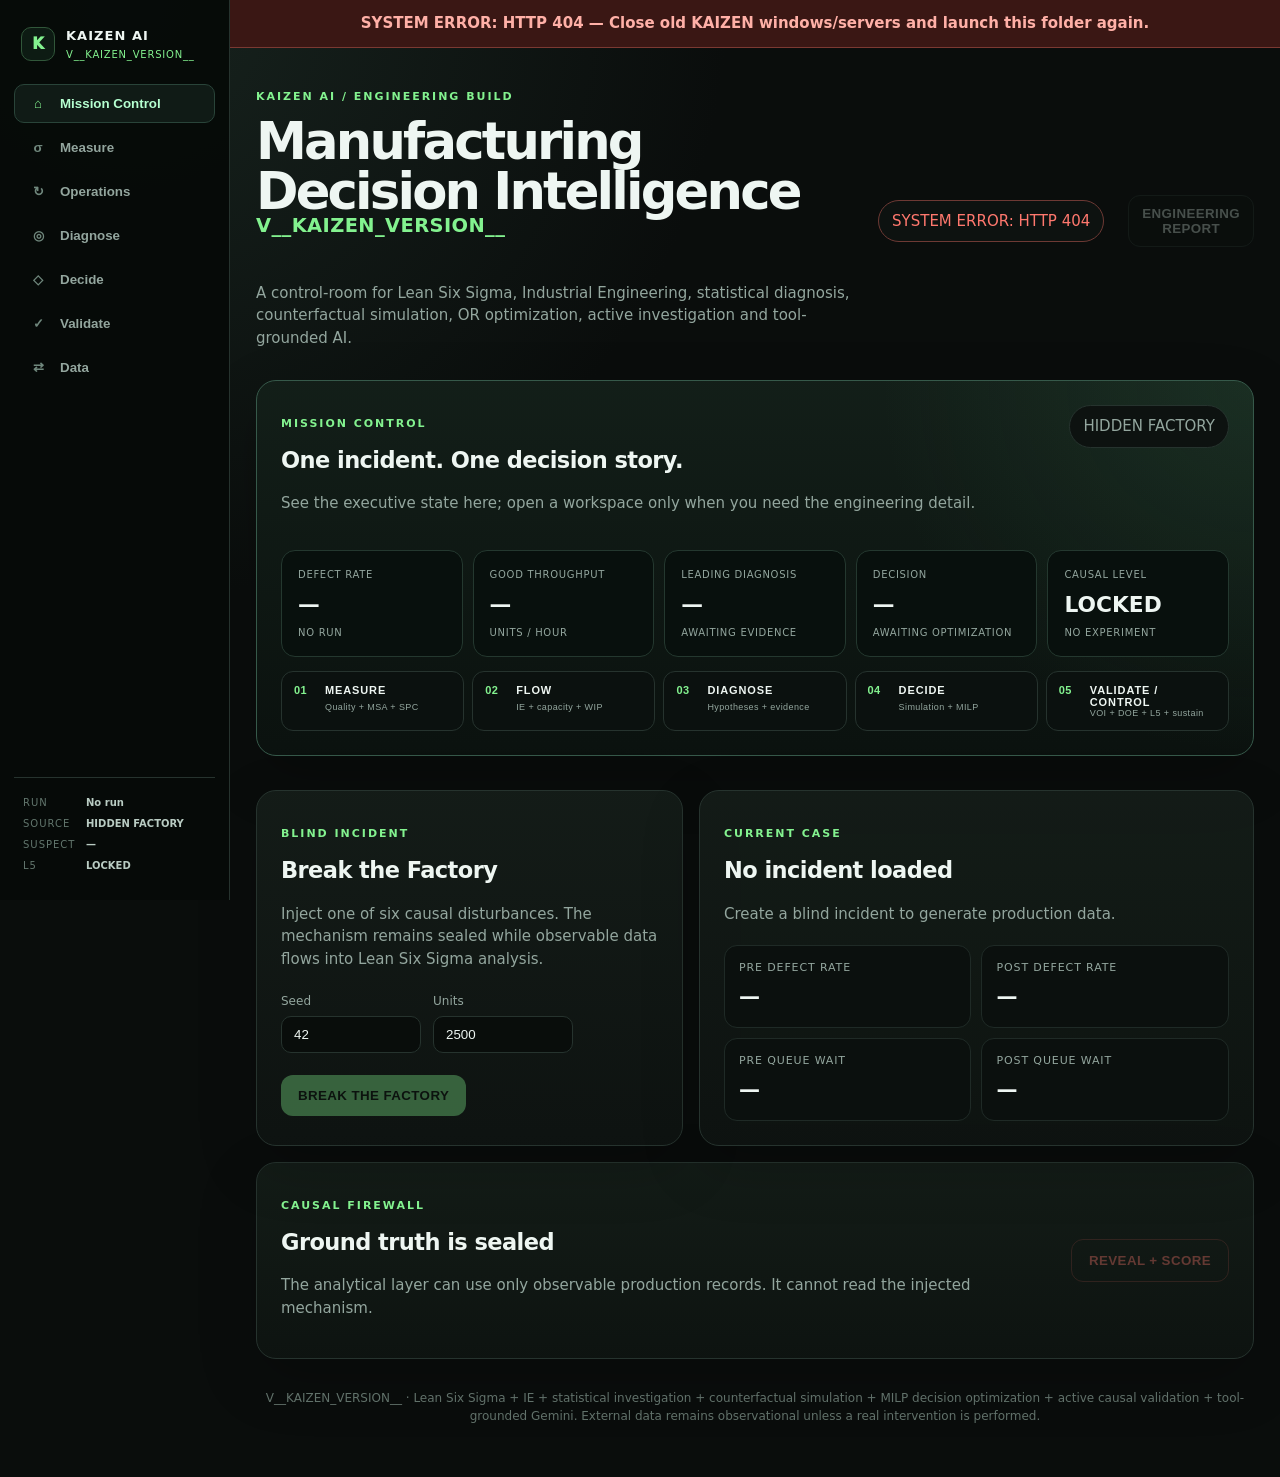
==== static/index.html @ 5a1dd482 "Release KAIZEN AI V1.0 - Manufacturing Decision Intelligence" ====
<!DOCTYPE html>

<html lang="en">
<head>
<meta charset="utf-8"/>
<meta content="width=device-width,initial-scale=1" name="viewport"/>
<title>KAIZEN AI — Manufacturing Decision Intelligence V__KAIZEN_VERSION__</title>
<link href="/static/styles.css?build=__KAIZEN_BUILD_ID__" rel="stylesheet"/>
<script>window.KAIZEN_EXPECTED_VERSION="__KAIZEN_VERSION__";window.KAIZEN_EXPECTED_BUILD="__KAIZEN_BUILD_ID__";</script>
</head>
<body><div class="app-layout"><aside class="side-nav" id="sideNav">
<div class="side-brand"><span class="brand-mark">K</span><div><b>KAIZEN AI</b><small>V__KAIZEN_VERSION__</small></div></div>
<nav>
<button class="nav-item active" data-workspace-target="mission"><span>⌂</span>Mission Control</button>
<button class="nav-item" data-workspace-target="measure"><span>σ</span>Measure</button>
<button class="nav-item" data-workspace-target="operations"><span>↻</span>Operations</button>
<button class="nav-item" data-workspace-target="diagnose"><span>◎</span>Diagnose</button>
<button class="nav-item" data-workspace-target="decide"><span>◇</span>Decide</button>
<button class="nav-item" data-workspace-target="validate"><span>✓</span>Validate</button>
<button class="nav-item" data-workspace-target="data"><span>⇄</span>Data</button>
</nav>
<div class="side-context"><span>RUN</span><b id="contextRun">No run</b><span>SOURCE</span><b id="contextMode">HIDDEN FACTORY</b><span>SUSPECT</span><b id="contextSuspect">—</b><span>L5</span><b id="contextL5">LOCKED</b></div>
<button class="mobile-nav-toggle" id="mobileNavToggle">☰</button>
</aside><div class="app-content"><div class="build-mismatch" hidden="" id="buildMismatch"></div><main class="shell">
<header>
<div>
<p class="eyebrow">KAIZEN AI / ENGINEERING BUILD</p>
<h1>Manufacturing Decision Intelligence <span>V__KAIZEN_VERSION__</span></h1>
<p class="lede">A control-room for Lean Six Sigma, Industrial Engineering, statistical diagnosis, counterfactual simulation, OR optimization, active investigation and tool-grounded AI.</p>
</div>
<div class="status" id="health">Checking system…</div>
<div class="header-actions"><button class="ghost-action" id="reportBtn">ENGINEERING REPORT</button></div></header><section class="panel mission-control workspace-section active-workspace" data-workspace="mission" id="missionDashboard">
<div class="section-head">
<div><p class="eyebrow">MISSION CONTROL</p><h2>One incident. One decision story.</h2><p>See the executive state here; open a workspace only when you need the engineering detail.</p></div>
<span class="badge" id="missionMode">HIDDEN FACTORY</span>
</div>
<div class="mission-kpis">
<div><span>Defect rate</span><strong id="missionDefect">—</strong><small id="missionDefectDelta">No run</small></div>
<div><span>Good throughput</span><strong id="missionGood">—</strong><small>units / hour</small></div>
<div><span>Leading diagnosis</span><strong id="missionSuspect">—</strong><small id="missionEvidence">Awaiting evidence</small></div>
<div><span>Decision</span><strong id="missionDecision">—</strong><small id="missionOptimizer">Awaiting optimization</small></div>
<div><span>Causal level</span><strong id="missionL5">LOCKED</strong><small id="missionUncertainty">No experiment</small></div>
</div>
<div class="dmaic-rail" id="dmaicRail">
<button data-jump="measure"><span>01</span><b>MEASURE</b><small>Quality + MSA + SPC</small></button>
<button data-jump="operations"><span>02</span><b>FLOW</b><small>IE + capacity + WIP</small></button>
<button data-jump="diagnose"><span>03</span><b>DIAGNOSE</b><small>Hypotheses + evidence</small></button>
<button data-jump="decide"><span>04</span><b>DECIDE</b><small>Simulation + MILP</small></button>
<button data-jump="validate"><span>05</span><b>VALIDATE / CONTROL</b><small>VOI + DOE + L5 + sustain</small></button>
</div>
</section>
<section class="hero-grid workspace-section active-workspace" data-workspace="mission">
<article class="panel action-panel">
<p class="eyebrow">BLIND INCIDENT</p>
<h2>Break the Factory</h2>
<p>Inject one of six causal disturbances. The mechanism remains sealed while observable data flows into Lean Six Sigma analysis.</p>
<div class="controls">
<label>Seed <input id="seed" min="0" type="number" value="42"/></label>
<label>Units <input id="units" max="250000" min="100" type="number" value="2500"/></label>
</div>
<button class="primary" id="breakBtn">BREAK THE FACTORY</button>
</article>
<article class="panel" id="incidentPanel">
<p class="eyebrow">CURRENT CASE</p>
<h2 id="runId">No incident loaded</h2>
<p id="symptom">Create a blind incident to generate production data.</p>
<div class="metric-grid">
<div><span>Pre defect rate</span><strong id="preDef">—</strong></div>
<div><span>Post defect rate</span><strong id="postDef">—</strong></div>
<div><span>Pre queue wait</span><strong id="preWait">—</strong></div>
<div><span>Post queue wait</span><strong id="postWait">—</strong></div>
</div>
</article>
</section>
<section class="panel truth-panel workspace-section active-workspace" data-workspace="mission">
<div>
<p class="eyebrow">CAUSAL FIREWALL</p>
<h2>Ground truth is sealed</h2>
<p id="truthText">The analytical layer can use only observable production records. It cannot read the injected mechanism.</p>
</div>
<button class="danger" disabled="" id="revealBtn">REVEAL + SCORE</button>
</section>
<section class="panel quality-header workspace-section" data-workspace="measure">
<div class="section-head">
<div>
<p class="eyebrow">DEFINE / MEASURE</p>
<h2>Lean Six Sigma evidence layer</h2>
<p id="problemStatement">Break the factory to establish a DMAIC problem statement and measurement baseline.</p>
</div>
<span class="badge" id="qualityState">Awaiting run</span>
</div>
<div class="metric-grid quality-metrics">
<div><span>Data quality</span><strong id="dqScore">—</strong></div>
<div><span>COPQ / 1,000 units</span><strong id="copq">—</strong></div>
<div><span>Torque Cpk pre → post</span><strong id="torqueCpk">—</strong></div>
<div><span>Gage R&amp;R study variation</span><strong id="grr">—</strong></div>
</div>
</section>
<section class="quality-grid workspace-section" data-workspace="measure">
<article class="panel">
<p class="eyebrow">PARETO / COPQ</p>
<h2>What is costing us?</h2>
<div class="bars" id="paretoBars"><p class="empty">No analysis yet.</p></div>
<div class="mini-note" id="copqBreakdown"></div>
</article>
<article class="panel">
<p class="eyebrow">MSA</p>
<h2>Can we trust the measurement system?</h2>
<div class="metric-grid compact">
<div><span>Status</span><strong id="grrStatus">—</strong></div>
<div><span>ndc</span><strong id="ndc">—</strong></div>
</div>
<div class="table-wrap small-table">
<table>
<thead><tr><th>Gage</th><th>N</th><th>Mean torque error</th><th>SD</th><th>Defect rate</th></tr></thead>
<tbody id="gageBody"><tr><td class="empty" colspan="5">No analysis yet.</td></tr></tbody>
</table>
</div>
</article>
</section>
<section class="panel workspace-section" data-workspace="measure">
<div class="section-head">
<div>
<p class="eyebrow">PROCESS CAPABILITY</p>
<h2>Pre/post capability baseline</h2>
<p>Cp/Cpk use an I-MR within-sigma estimator; Pp/Ppk use overall sample variation.</p>
</div>
<span class="badge">Observable data only</span>
</div>
<div class="table-wrap">
<table>
<thead><tr><th>Metric</th><th>Scope</th><th>Phase</th><th>N</th><th>Mean</th><th>Cp</th><th>Cpk</th><th>Pp</th><th>Ppk</th><th>Status</th></tr></thead>
<tbody id="capBody"><tr><td class="empty" colspan="10">No analysis yet.</td></tr></tbody>
</table>
</div>
</section>
<section class="panel workspace-section" data-workspace="measure">
<div class="section-head">
<div>
<p class="eyebrow">SPC</p>
<h2>Torque error I-MR monitoring</h2>
<p id="spcNote">Limits will be estimated from the pre-incident baseline and held fixed after activation.</p>
</div>
<span class="badge" id="spcSignals">0 signals</span>
</div>
<div class="chart empty-chart" id="spcChart">No analysis yet.</div>
<div class="mini-note" id="spcLimits"></div>
</section>
<section class="panel ie-header workspace-section" data-workspace="operations">
<div class="section-head">
<div>
<p class="eyebrow">INDUSTRIAL ENGINEERING</p>
<h2>Flow, capacity &amp; operations evidence layer</h2>
<p id="ieSummary">Break the factory to quantify takt, throughput, WIP, Little's Law, bottlenecks, line balance, queueing and OEE.</p>
</div>
<span class="badge" id="ieState">Awaiting run</span>
</div>
<div class="metric-grid quality-metrics">
<div><span>Customer takt</span><strong id="taktMetric">—</strong></div>
<div><span>Post throughput</span><strong id="throughputMetric">—</strong></div>
<div><span>Post average WIP</span><strong id="wipMetric">—</strong></div>
<div><span>Post calibration OEE</span><strong id="oeeMetric">—</strong></div>
</div>
</section>
<section class="quality-grid workspace-section" data-workspace="operations">
<article class="panel">
<p class="eyebrow">FLOW / LITTLE'S LAW</p>
<h2>Are we moving product effectively?</h2>
<div class="table-wrap small-table">
<table>
<thead><tr><th>Phase</th><th>Throughput /h</th><th>Good /h</th><th>Lead s</th><th>Avg WIP</th><th>Max WIP</th><th>LL error</th></tr></thead>
<tbody id="flowBody"><tr><td class="empty" colspan="7">No analysis yet.</td></tr></tbody>
</table>
</div>
<div class="mini-note" id="flowNote"></div>
</article>
<article class="panel">
<p class="eyebrow">QUEUEING</p>
<h2>What is happening at calibration?</h2>
<div class="table-wrap small-table">
<table>
<thead><tr><th>Phase</th><th>λ /h</th><th>μ /h</th><th>Mean wait</th><th>Queue WIP</th><th>Max queue</th><th>P(wait)</th></tr></thead>
<tbody id="queueBody"><tr><td class="empty" colspan="7">No analysis yet.</td></tr></tbody>
</table>
</div>
<div class="mini-note" id="queueNote"></div>
</article>
</section>
<section class="panel workspace-section" data-workspace="operations">
<div class="section-head">
<div>
<p class="eyebrow">CAPACITY / BOTTLENECK</p>
<h2>Where does the line run out of capacity?</h2>
<p id="bottleneckNote">Station capacity is calculated from observed mean service time and compared with customer demand and actual release rate.</p>
</div>
<span class="badge" id="bottleneckBadge">Awaiting run</span>
</div>
<div class="table-wrap">
<table>
<thead><tr><th>Station</th><th>Phase</th><th>Mean service s</th><th>P95 s</th><th>Capacity /h</th><th>Demand util.</th><th>Release util.</th><th>Status</th></tr></thead>
<tbody id="capacityBody"><tr><td class="empty" colspan="8">No analysis yet.</td></tr></tbody>
</table>
</div>
</section>
<section class="quality-grid workspace-section" data-workspace="operations">
<article class="panel">
<p class="eyebrow">LINE BALANCE</p>
<h2>How balanced is the work?</h2>
<div class="metric-grid compact">
<div><span>Pre efficiency</span><strong id="balancePre">—</strong></div>
<div><span>Post efficiency</span><strong id="balancePost">—</strong></div>
<div><span>Post cycle time</span><strong id="cyclePost">—</strong></div>
<div><span>Post smoothness</span><strong id="smoothPost">—</strong></div>
</div>
<div class="mini-note" id="balanceNote"></div>
</article>
<article class="panel">
<p class="eyebrow">VALUE STREAM</p>
<h2>How much lead time creates value?</h2>
<div class="metric-grid compact">
<div><span>Pre PCE</span><strong id="pcePre">—</strong></div>
<div><span>Post PCE</span><strong id="pcePost">—</strong></div>
<div><span>Post value-added</span><strong id="vaPost">—</strong></div>
<div><span>Post waiting</span><strong id="waitPost">—</strong></div>
</div>
<div class="mini-note" id="valueStreamNote"></div>
</article>
</section>
<section class="panel workspace-section" data-workspace="operations">
<div class="section-head">
<div>
<p class="eyebrow">OEE DIAGNOSTIC</p>
<h2>Calibration-cell effectiveness</h2>
<p>Performance uses ideal product-specific calibration time versus observed busy time; quality is observed FPY.</p>
</div>
<span class="badge warn-badge" id="oeeAssumption">Availability assumption visible</span>
</div>
<div class="table-wrap small-table">
<table>
<thead><tr><th>Phase</th><th>Availability</th><th>Performance</th><th>Quality</th><th>OEE</th><th>Availability status</th></tr></thead>
<tbody id="oeeBody"><tr><td class="empty" colspan="6">No analysis yet.</td></tr></tbody>
</table>
</div>
<div class="mini-note" id="oeeNote"></div>
</section>
<section class="panel investigator-header workspace-section" data-workspace="diagnose">
<div class="section-head">
<div>
<p class="eyebrow">ANALYZE / STATISTICAL INVESTIGATOR</p>
<h2>What is most strongly supported by the observable evidence?</h2>
<p id="investigatorSummary">Break the factory to rank competing equipment, measurement, material, fixture/environment and flow hypotheses.</p>
</div>
<span class="badge" id="investigatorState">Awaiting run</span>
</div>
<div class="metric-grid quality-metrics">
<div><span>Leading suspect</span><strong id="topSuspectShort">—</strong></div>
<div><span>Evidence score</span><strong id="topEvidenceScore">—</strong></div>
<div><span>Status</span><strong id="topHypothesisStatus">—</strong></div>
<div><span>Ambiguity</span><strong id="ambiguityMetric">—</strong></div>
</div>
<div class="causal-warning"><strong>Correlation ≠ Cause:</strong> V0.4 may rank a suspect, but it cannot label a root cause. Intervention / DOE confirmation remains locked.</div>
</section>
<section class="panel arena-panel workspace-section" data-workspace="diagnose">
<div class="section-head">
<div>
<p class="eyebrow">BREAK THE FACTORY / INVESTIGATION ARENA</p>
<h2>Can KAIZEN diagnose the incident before seeing the answer?</h2>
<p>Prediction is frozen from observable evidence. Ground truth is used only after explicit reveal to score mechanism, target, direction and interaction attribution.</p>
</div>
<span class="badge">BLIND UNTIL REVEAL</span>
</div>
<div class="metric-grid quality-metrics">
<div><span>Frozen prediction</span><strong id="arenaPrediction">—</strong></div>
<div><span>Evidence</span><strong id="arenaScorePreview">—</strong></div>
<div><span>Status</span><strong id="arenaStatus">—</strong></div>
<div><span>Ambiguity</span><strong id="arenaAmbiguity">—</strong></div>
</div>
<div class="arena-grid">
<div>
<p class="eyebrow">INVESTIGATION TIMELINE</p>
<div class="timeline" id="arenaTimeline"><p class="empty">No blind investigation yet.</p></div>
<div class="mini-note" id="arenaPolicy"></div>
</div>
<div class="scorecard" hidden="" id="arenaScorecard">
<p class="eyebrow">REVEAL SCORECARD</p>
<h2>Diagnosis vs sealed truth</h2>
<div class="metric-grid compact">
<div><span>Attribution score</span><strong id="arenaFinalScore">—</strong></div>
<div><span>Dimensions</span><strong id="arenaDimensions">—</strong></div>
</div>
<div class="score-grade" id="arenaGrade">—</div>
<div class="score-checks" id="arenaChecks"></div>
</div>
</div>
<div class="causal-warning" id="arenaScoreText">Reveal the sealed answer only after reviewing the blind diagnosis.</div>
</section>
<section class="panel simulation-panel workspace-section" data-workspace="decide">
<div class="section-head">
<div>
<p class="eyebrow">IMPROVE / PROCESS SIMULATION</p>
<h2>What happens if we actually intervene?</h2>
<p id="simulationSummary">Break the factory to run a paired counterfactual replay against the blind diagnosis.</p>
</div>
<span class="badge" id="simulationState">Awaiting run</span>
</div>
<div class="metric-grid quality-metrics">
<div><span>Recommended action</span><strong id="simRecommended">—</strong></div>
<div><span>Defect rate</span><strong id="simDefect">—</strong></div>
<div><span>Good throughput</span><strong id="simGoodThroughput">—</strong></div>
<div><span>COPQ / 1,000</span><strong id="simCopq">—</strong></div>
</div>
<div class="simulation-controls">
<label>Intervention
          <select id="simIntervention"><option value="">Awaiting run</option></select>
</label>
<label>Effectiveness % <input id="simEffectiveness" max="100" min="0" step="5" type="number" value="100"/></label>
<label>Demand multiplier <input id="simDemand" max="1.75" min="0.5" step="0.05" type="number" value="1.00"/></label>
<button class="primary" disabled="" id="simulateBtn">RUN WHAT-IF</button>
</div>
<div class="sim-compare">
<div class="sim-card baseline"><span>BASELINE</span><strong id="simBaselineHeadline">—</strong><p id="simBaselineDetail">No simulation yet.</p></div>
<div class="sim-arrow">→</div>
<div class="sim-card counterfactual"><span>COUNTERFACTUAL</span><strong id="simCounterHeadline">—</strong><p id="simCounterDetail">No simulation yet.</p></div>
</div>
<div class="causal-warning" id="simulationGuardrail">Simulation remains locked to observable evidence and does not count as DOE/intervention confirmation.</div>
<div class="mini-note" id="simulationUncertainty"></div>
<div class="table-wrap small-table">
<table>
<thead><tr><th>Candidate intervention</th><th>Target</th><th>Evidence</th><th>Δ defect pp</th><th>Δ lead s</th><th>Δ COPQ / 1k</th><th>Cost</th><th>Downtime</th></tr></thead>
<tbody id="simulationCandidates"><tr><td class="empty" colspan="8">No simulations yet.</td></tr></tbody>
</table>
</div>
<div class="mini-note" id="simulationPolicy"></div>
</section>
<section class="panel optimizer-panel workspace-section" data-workspace="decide">
<div class="section-head">
<div>
<p class="eyebrow">DECIDE / IMPROVEMENT PORTFOLIO OPTIMIZER</p>
<h2>Given real constraints, what should we actually do?</h2>
<p id="optimizerMethod">Break the factory to solve the six-action binary decision problem.</p>
</div>
<span class="badge" id="optimizerState">Awaiting run</span>
</div>
<div class="metric-grid quality-metrics">
<div><span>Solver status</span><strong id="optimizerStatus">—</strong></div>
<div><span>Selected portfolio</span><strong id="optimizerPortfolio">—</strong></div>
<div><span>Cost</span><strong id="optimizerCost">—</strong></div>
<div><span>Planned downtime</span><strong id="optimizerDowntime">—</strong></div>
<div><span>First-year net value</span><strong id="optimizerValue">—</strong></div>
</div>
<div class="simulation-controls optimizer-controls">
<label>Budget $ <input id="optBudget" min="0" step="500" type="number" value="25000"/></label>
<label>Max downtime h <input id="optDowntime" min="0" step="0.5" type="number" value="8"/></label>
<label>Min good throughput /h <input id="optGood" min="0" step="1" type="number" value="80"/></label>
<label>Max defect % <input id="optDefect" max="100" min="0" step="0.5" type="number" value="100"/></label>
<label>Annual volume <input id="optAnnualVolume" min="1" step="10000" type="number" value="200000"/></label>
<label>Effectiveness % <input id="optEffectiveness" max="100" min="0" step="5" type="number" value="100"/></label>
<label>Demand multiplier <input id="optDemand" max="1.75" min="0.5" step="0.05" type="number" value="1.00"/></label>
<label>Min evidence score <input id="optEvidence" max="100" min="0" step="5" type="number" value="25"/></label>
<button class="primary" disabled="" id="optimizeBtn">OPTIMIZE PORTFOLIO</button>
</div>
<div class="causal-warning" id="optimizerResult">The optimizer maximizes modeled first-year COPQ value; throughput is a hard constraint and is not monetized.</div>
<div class="table-wrap small-table">
<table>
<thead><tr><th>Rank</th><th>Portfolio</th><th>Cost</th><th>Downtime</th><th>Good /h</th><th>Defect</th><th>Net value</th><th>ROI</th></tr></thead>
<tbody id="optimizerTopBody"><tr><td class="empty" colspan="8">No optimization yet.</td></tr></tbody>
</table>
</div>
<div class="mini-note" id="optimizerPolicy"></div>
</section>
<section class="panel active-panel workspace-section" data-workspace="validate">
<div class="section-head">
<div>
<p class="eyebrow">V0.9 / ACTIVE INVESTIGATION + CAUSAL VALIDATION</p>
<h2>Know when not to know — then buy the next best piece of evidence</h2>
<p>KAIZEN can now declare uncertainty, rank the next measurement by decision value, let a human compete, and execute a predeclared controlled synthetic DOE before unlocking Level 5.</p>
</div>
<span class="badge" id="activeState">Awaiting run</span>
</div>
<div class="metric-grid quality-metrics">
<div><span>Uncertainty verdict</span><strong id="uncertaintyVerdict">—</strong></div>
<div><span>Top-vs-second gap</span><strong id="uncertaintyGap">—</strong></div>
<div><span>Best next measurement</span><strong id="voiAction">—</strong></div>
<div><span>Information-value score</span><strong id="voiScore">—</strong></div>
<div><span>L5 causal confirmation</span><strong id="l5Status">LOCKED</strong></div>
</div>
<div class="causal-warning" id="uncertaintyReason">Break the factory to evaluate whether KAIZEN should diagnose or explicitly say “I don't know yet.”</div>
<div class="quality-grid">
<article>
<p class="eyebrow">VALUE OF INFORMATION / ACTIVE PROBE</p>
<h3>What should we measure next?</h3>
<p class="mini-note" id="voiDetail">No probe ranked yet.</p>
<div class="simulation-controls compact-controls">
<label>Probe
              <select id="probeSelect"><option value="">Awaiting run</option></select>
</label>
<button class="primary" disabled="" id="runProbeBtn">RUN NEXT PROBE</button>
</div>
<div class="mini-note" id="probeResult">No additional observational probe executed.</div>
<div class="mini-note" id="beliefUpdate"></div>
</article>
<article>
<p class="eyebrow">HUMAN VS AI</p>
<h3>Freeze your diagnosis before the answer is revealed</h3>
<div class="simulation-controls compact-controls">
<label>Your diagnosis
              <select id="humanDiagnosis"><option value="">Awaiting run</option></select>
</label>
<button class="primary" disabled="" id="freezeHumanBtn">LOCK MY DIAGNOSIS</button>
</div>
<div class="mini-note" id="humanStatus">Choose one of the six competing hypotheses before reveal.</div>
<div class="score-grade" hidden="" id="humanScore">—</div>
</article>
</div>
<div class="quality-grid">
<article>
<p class="eyebrow">EXPERIMENT DESIGNER</p>
<h3 id="experimentTitle">No DOE designed yet</h3>
<p class="mini-note" id="experimentFactor"></p>
<p class="mini-note" id="experimentLevels"></p>
<p class="causal-warning" id="experimentRule">Design is observationally selected; execution requires explicit authorization.</p>
<button class="danger" disabled="" id="executeExperimentBtn">AUTHORIZE + RUN SYNTHETIC DOE</button>
</article>
<article>
<p class="eyebrow">BELIEF REVISION / CAUSAL GATE</p>
<h3 id="experimentStatus">L5 remains locked</h3>
<p class="mini-note" id="experimentMetrics">No controlled experiment executed.</p>
<div class="mini-note" id="beliefRevision">If the authorized predeclared experiment later satisfies every confirmation criterion, the synthetic Level-5 gate may unlock. If it fails, KAIZEN must revise its belief instead of defending the old diagnosis.</div>
</article>
</div>
<div class="mini-note" id="activePolicy"></div>
</section><section class="panel control-panel workspace-section" data-workspace="validate" id="controlWorkspace">
<div class="section-head"><div><p class="eyebrow">CONTROL / BENEFITS VERIFICATION</p><h2>How do we hold the gain — and know if it was real?</h2><p>KAIZEN predeclares monitoring, reaction and benefits-verification rules. It never marks savings realized until post-intervention observations exist.</p></div><span class="badge" id="controlState">Awaiting run</span></div>
<div class="metric-grid quality-metrics"><div><span>Primary control metric</span><strong id="controlMetric">—</strong></div><div><span>Control method</span><strong id="controlChart">—</strong></div><div><span>Stabilization window</span><strong id="controlWindow">—</strong></div><div><span>Benefits verified</span><strong id="controlBenefits">NO</strong></div></div>
<div class="quality-grid"><article><p class="eyebrow">REACTION PLAN</p><h2>What happens when control is lost?</h2><p id="controlReaction">No plan yet.</p><p class="mini-note" id="controlCadence"></p></article><article><p class="eyebrow">VERIFY BENEFITS</p><h2>Don't book modeled savings as actual savings</h2><p id="controlVerify">No verification policy yet.</p><p class="mini-note" id="controlReopen"></p></article></div>
</section>
<section class="panel ai-panel workspace-section" data-workspace="diagnose">
<div class="section-head">
<div>
<p class="eyebrow">AI / GEMINI ENGINEERING COPILOT</p>
<h2>Ask KAIZEN — and make the AI show its work</h2>
<p>Gemini may explain and orchestrate validated engineering tools, but it cannot invent calculations or unlock causal confirmation.</p>
</div>
<span class="badge" id="aiState">Checking Gemini…</span>
</div>
<div class="metric-grid quality-metrics ai-metrics">
<div><span>Provider</span><strong id="aiProvider">Google Gemini</strong></div>
<div><span>Model</span><strong id="aiModel">—</strong></div>
<div><span>Tool grounding</span><strong>REQUIRED</strong></div>
<div><span>AI causal authority</span><strong>NONE</strong></div>
</div>
<div class="causal-warning" id="aiSetup">Set GEMINI_API_KEY in a local .env file or environment variable, then restart KAIZEN.</div>
<div class="ai-controls">
<textarea id="aiQuestion" placeholder="Ask: Why do you suspect M2? What evidence argues against it? Why not replace the fixture? What would you do with a $900 budget?" rows="4"></textarea>
<div class="ai-buttons">
<button class="primary" disabled="" id="askAiBtn">ASK KAIZEN</button>
<button class="danger" disabled="" id="redTeamBtn">RED TEAM MY RECOMMENDATION</button>
</div>
</div>
<div class="ai-answer" hidden="" id="aiAnswerCard">
<div class="ai-answer-head">
<div><span id="aiMode">ASK</span><h3 id="aiHeadline">—</h3></div>
<span class="badge" id="aiCausalStatus">—</span>
</div>
<p class="ai-answer-text" id="aiAnswerText"></p>
<div class="quality-grid ai-detail-grid">
<article>
<p class="eyebrow">EVIDENCE USED</p>
<div class="tag-list" id="aiEvidence"></div>
</article>
<article>
<p class="eyebrow">CONTRADICTORY EVIDENCE</p>
<ul class="compact-list" id="aiContradictions"></ul>
</article>
</div>
<div class="quality-grid ai-detail-grid">
<article>
<p class="eyebrow">ASSUMPTIONS</p>
<ul class="compact-list" id="aiAssumptions"></ul>
</article>
<article>
<p class="eyebrow">WHAT REMAINS UNKNOWN</p>
<ul class="compact-list" id="aiUnknowns"></ul>
</article>
</div>
<div>
<p class="eyebrow">RECOMMENDED NEXT ACTIONS</p>
<ul class="compact-list" id="aiNextActions"></ul>
</div>
<div class="ai-trace">
<p class="eyebrow">FUNCTION-CALL TRACE</p>
<div class="timeline" id="aiToolTrace"></div>
</div>
<div class="mini-note" id="aiConfidence"></div>
</div>
</section>
<section class="quality-grid workspace-section" data-workspace="diagnose">
<article class="panel">
<p class="eyebrow">COMPETING HYPOTHESES</p>
<h2>Who survives statistical challenge?</h2>
<div class="table-wrap small-table">
<table>
<thead><tr><th>Rank</th><th>Hypothesis</th><th>Target</th><th>Score</th><th>Status</th><th>Primary p</th><th>Effect</th></tr></thead>
<tbody id="hypothesisBody"><tr><td class="empty" colspan="7">No investigation yet.</td></tr></tbody>
</table>
</div>
<div class="mini-note" id="hypothesisNote"></div>
</article>
<article class="panel">
<p class="eyebrow">CORRELATION ≠ CAUSE GATE</p>
<h2>How far can the evidence legitimately go?</h2>
<div class="gate-list" id="causalGate"><p class="empty">No investigation yet.</p></div>
<div class="mini-note" id="gatePolicy"></div>
</article>
</section>
<section class="quality-grid workspace-section" data-workspace="diagnose">
<article class="panel">
<div class="section-head">
<div>
<p class="eyebrow">ADJUSTED REGRESSION</p>
<h2>Does the signal survive obvious confounding?</h2>
</div>
<span class="badge" id="modelStatus">Awaiting run</span>
</div>
<div class="table-wrap small-table">
<table>
<thead><tr><th>Model</th><th>Term</th><th>Estimate</th><th>p-value</th><th>95% CI</th></tr></thead>
<tbody id="regressionBody"><tr><td class="empty" colspan="5">No adjusted model yet.</td></tr></tbody>
</table>
</div>
<div class="mini-note" id="regressionNote"></div>
</article>
<article class="panel">
<p class="eyebrow">FACTORIAL ANOVA</p>
<h2>Which factors and post-event interactions explain torque variation?</h2>
<div class="table-wrap small-table">
<table>
<thead><tr><th>Term</th><th>F</th><th>p-value</th><th>df</th></tr></thead>
<tbody id="anovaBody"><tr><td class="empty" colspan="4">No ANOVA yet.</td></tr></tbody>
</table>
</div>
<div class="mini-note" id="anovaNote"></div>
</article>
</section>
<section class="panel workspace-section" data-workspace="diagnose">
<div class="section-head">
<div>
<p class="eyebrow">EVIDENCE LEDGER</p>
<h2>Every claim leaves a statistical audit trail</h2>
<p>Primary and corroborating tests are attached to explicit hypotheses. Evidence scores are ranking indices, not probabilities.</p>
</div>
<span class="badge" id="evidenceCount">0 tests</span>
</div>
<div class="table-wrap">
<table>
<thead><tr><th>ID</th><th>Hypothesis</th><th>Role</th><th>Test</th><th>p-value</th><th>Effect</th><th>N</th><th>Detail</th></tr></thead>
<tbody id="evidenceBody"><tr><td class="empty" colspan="8">No evidence yet.</td></tr></tbody>
</table>
</div>
</section>
<section class="panel workspace-section" data-workspace="diagnose">
<div class="section-head">
<div>
<p class="eyebrow">CONFOUNDER CHECKS</p>
<h2>Do operator, shift or product mix create a misleading story?</h2>
<p>These checks are intentionally kept as competing explanations, not promoted to causes without a mechanism.</p>
</div>
<span class="badge">Observable data only</span>
</div>
<div class="table-wrap small-table">
<table>
<thead><tr><th>Factor</th><th>Level</th><th>Test</th><th>p-value</th><th>Effect</th><th>Interpretation</th></tr></thead>
<tbody id="confounderBody"><tr><td class="empty" colspan="6">No checks yet.</td></tr></tbody>
</table>
</div>
</section>
<section class="panel data-panel workspace-section" data-workspace="data" id="dataWorkspace">
<div class="section-head"><div><p class="eyebrow">DATA / INTEGRATION</p><h2>Demo, file, replay or live — one manufacturing contract</h2><p>Map plant data into the canonical observable schema. KAIZEN does not invent missing signals, and external data never receives synthetic ground truth.</p></div><span class="badge" id="dataContractState">CONTRACT V1</span></div>
<div class="data-mode-grid">
<article><b>DEMO</b><p>Deterministic Hidden Factory with sealed benchmark truth.</p></article>
<article><b>FILE</b><p>Upload historical canonical/aliased CSV records.</p></article>
<article><b>REPLAY</b><p>Use historical events in order for near-live demos.</p></article>
<article><b>LIVE</b><p>Append events through the HTTP session API, then finalize.</p></article>
</div>
<form class="data-import" id="csvImportForm">
<label>CSV file<input accept=".csv,text/csv" id="csvFile" type="file"/></label>
<label>Boundary unit<input id="csvActivation" min="1" type="number" value="1050"/></label>
<label>Line name<input id="csvLineName" type="text" value="External Manufacturing Line"/></label>
<label>Mode<select id="csvMode"><option value="FILE">FILE</option><option value="REPLAY">REPLAY</option></select></label>
<button class="primary" id="csvImportBtn" type="submit">IMPORT DATA</button>
</form>
<div class="causal-warning" id="dataImportResult">No external dataset loaded. Demo mode remains fully available.</div>
<div class="export-actions">
<button class="ghost-action" disabled="" id="exportCsvBtn">EXPORT CANONICAL CSV</button>
<button class="ghost-action" disabled="" id="exportSnapshotBtn">EXPORT SNAPSHOT JSON</button>
<button class="ghost-action" disabled="" id="openReportBtn">OPEN ENGINEERING REPORT</button>
<button class="ghost-action" disabled="" id="replayBtn">REPLAY SAMPLE</button>
</div>
<div class="mini-note" id="replayStatus">Replay idle.</div>
<details class="contract-details"><summary>Manufacturing data contract &amp; real-time boundary</summary><div id="contractText">Loading contract…</div></details>
</section><section class="panel workspace-section" data-workspace="data">
<div class="section-head">
<div>
<p class="eyebrow">PRODUCTION SAMPLE</p>
<h2>Observable records</h2>
</div>
<span class="badge" id="recordCount">0 rows</span>
</div>
<div class="table-wrap">
<table>
<thead><tr><th>Unit</th><th>Shift</th><th>Product</th><th>Machine</th><th>Fixture</th><th>Torque measured</th><th>Alignment measured</th><th>Queue s</th><th>Defect</th></tr></thead>
<tbody id="recordsBody"><tr><td class="empty" colspan="9">No run yet.</td></tr></tbody>
</table>
</div>
</section>
<footer>V__KAIZEN_VERSION__ · Lean Six Sigma + IE + statistical investigation + counterfactual simulation + MILP decision optimization + active causal validation + tool-grounded Gemini. External data remains observational unless a real intervention is performed.</footer>
</main></div></div>
<script src="/static/app.js?build=__KAIZEN_BUILD_ID__"></script>
</body>
</html>
---- static/styles.css ----
:root { color-scheme: dark; --bg:#0a0d0c; --panel:#111715; --line:#26332e; --text:#eef6f2; --muted:#93a69e; --accent:#83f28f; --danger:#ff786e; }
* { box-sizing:border-box; }
body { margin:0; background:radial-gradient(circle at 10% 0%,#17231e 0,#0a0d0c 32%); color:var(--text); font:15px/1.5 Inter,ui-sans-serif,system-ui,-apple-system,Segoe UI,sans-serif; }
.shell { width:min(1180px,calc(100% - 36px)); margin:0 auto; padding:42px 0 60px; }
header,.section-head,.truth-panel { display:flex; align-items:flex-start; justify-content:space-between; gap:24px; }
h1 { margin:2px 0 8px; font-size:clamp(36px,5vw,64px); letter-spacing:-.055em; line-height:.98; }
h1 span { color:var(--accent); font-size:.38em; vertical-align:top; letter-spacing:.02em; }
h2 { margin:4px 0 8px; letter-spacing:-.025em; }
.lede,.panel p { color:var(--muted); max-width:720px; }
.eyebrow { color:var(--accent)!important; font-size:11px; font-weight:800; letter-spacing:.18em; text-transform:uppercase; }
.status,.badge { border:1px solid var(--line); background:#0d1210; border-radius:999px; padding:9px 13px; color:var(--muted); white-space:nowrap; }
.status.ok { color:var(--accent); border-color:#31573a; }
.status.bad { color:var(--danger); border-color:#6d3934; }
.build-mismatch { position:sticky; top:0; z-index:50; padding:12px 18px; background:#3a1714; color:#ffb0a7; border-bottom:1px solid #7b3932; font-weight:800; text-align:center; }
.hero-grid { display:grid; grid-template-columns:1fr 1.3fr; gap:16px; margin-top:34px; }
.panel { background:linear-gradient(180deg,rgba(20,28,24,.96),rgba(14,19,17,.96)); border:1px solid var(--line); border-radius:20px; padding:24px; box-shadow:0 20px 60px rgba(0,0,0,.18); margin-top:16px; }
.action-panel { margin-top:0; }
.hero-grid .panel { margin-top:0; }
.controls { display:flex; gap:12px; margin:22px 0; }
label { display:flex; flex-direction:column; gap:6px; color:var(--muted); font-size:12px; }
input { width:140px; background:#090d0b; border:1px solid var(--line); color:var(--text); padding:10px 12px; border-radius:10px; outline:none; }
button { border:0; border-radius:12px; font-weight:900; letter-spacing:.03em; padding:13px 17px; cursor:pointer; }
button:disabled { opacity:.35; cursor:not-allowed; }
.primary { background:var(--accent); color:#071008; }
.danger { background:transparent; color:var(--danger); border:1px solid #6d3934; }
.metric-grid { display:grid; grid-template-columns:repeat(2,1fr); gap:10px; margin-top:20px; }
.metric-grid div { background:#0b100e; border:1px solid #1f2a26; border-radius:13px; padding:14px; }
.metric-grid span { display:block; color:var(--muted); font-size:11px; text-transform:uppercase; letter-spacing:.08em; }
.metric-grid strong { display:block; margin-top:5px; font-size:21px; }
.truth-panel { align-items:center; }
.table-wrap { overflow:auto; margin-top:16px; }
table { width:100%; border-collapse:collapse; min-width:900px; }
th,td { text-align:left; padding:11px 10px; border-bottom:1px solid #1f2a26; font-variant-numeric:tabular-nums; }
th { color:var(--muted); font-size:11px; letter-spacing:.07em; text-transform:uppercase; }
.empty { color:var(--muted); text-align:center; padding:30px; }
footer { color:#61716a; text-align:center; padding:30px 0 0; font-size:12px; }
@media (max-width:820px){ .hero-grid{grid-template-columns:1fr;} header,.truth-panel{flex-direction:column;} .metric-grid{grid-template-columns:1fr 1fr;} }
.quality-grid { display:grid; grid-template-columns:1fr 1fr; gap:16px; }
.quality-grid .panel { margin-top:16px; }
.quality-metrics { grid-template-columns:repeat(4,1fr); }
.metric-grid.compact { grid-template-columns:1fr 1fr; }
.mini-note { color:var(--muted); font-size:12px; margin-top:14px; }
.bars { margin-top:22px; display:flex; flex-direction:column; gap:16px; }
.bar-row { display:grid; gap:7px; }
.bar-label { display:flex; justify-content:space-between; gap:12px; color:var(--muted); font-size:12px; }
.bar-label strong { color:var(--text); }
.bar-track { height:10px; border:1px solid var(--line); background:#090d0b; border-radius:999px; overflow:hidden; }
.bar-fill { height:100%; background:linear-gradient(90deg,var(--accent),#b5ffd0); border-radius:999px; }
.pill { display:inline-block; padding:4px 8px; border-radius:999px; font-size:10px; font-weight:900; letter-spacing:.06em; }
.pill.good { color:var(--accent); border:1px solid #31573a; }
.pill.warn { color:#ffd978; border:1px solid #66572a; }
.pill.bad { color:var(--danger); border:1px solid #6d3934; }
.small-table table { min-width:540px; }
.chart { margin-top:18px; background:#090d0b; border:1px solid #1f2a26; border-radius:14px; min-height:260px; overflow:hidden; }
.empty-chart { display:grid; place-items:center; color:var(--muted); }
.chart svg { display:block; width:100%; height:auto; min-height:260px; }
.chart text { fill:var(--muted); font-size:11px; font-family:Inter,ui-sans-serif,system-ui,sans-serif; }
.spc-series { fill:none; stroke:var(--accent); stroke-width:2; vector-effect:non-scaling-stroke; }
.limit { stroke-width:1; stroke-dasharray:6 6; vector-effect:non-scaling-stroke; }
.danger-line { stroke:#b5544d; }
.center-line { stroke:#69847a; }
.incident-line { stroke:#ffd978; stroke-width:1.5; stroke-dasharray:4 4; vector-effect:non-scaling-stroke; }
@media (max-width:900px){ .quality-grid{grid-template-columns:1fr;} .quality-metrics{grid-template-columns:1fr 1fr;} }
.ie-header { border-color:#35503f; background:linear-gradient(180deg,rgba(21,31,26,.98),rgba(13,20,17,.98)); }
.warn-badge { color:#ffd978; border-color:#66572a; }
.investigator-header { border-color:#3f4f58; background:linear-gradient(180deg,rgba(20,29,31,.98),rgba(13,19,20,.98)); }
.causal-warning { margin-top:18px; border:1px solid #66572a; background:#16150e; color:#d9c98a; border-radius:13px; padding:13px 15px; font-size:13px; }
.gate-list { display:grid; gap:9px; margin-top:18px; }
.gate-item { display:flex; gap:12px; align-items:flex-start; border:1px solid #1f2a26; background:#0b100e; border-radius:12px; padding:11px 12px; }
.gate-item .gate-dot { flex:0 0 24px; height:24px; border-radius:50%; display:grid; place-items:center; font-weight:900; font-size:11px; border:1px solid var(--line); color:var(--muted); }
.gate-item.pass .gate-dot { color:var(--accent); border-color:#31573a; }
.gate-item.locked .gate-dot { color:#ffd978; border-color:#66572a; }
.gate-item strong { display:block; font-size:13px; }
.gate-item p { margin:2px 0 0; font-size:11px; }

/* V0.5 Break the Factory Investigation Arena */
.arena-panel { border-color: #31584e; background: linear-gradient(180deg, rgba(26,52,45,.35), rgba(10,17,15,.92)); }
.arena-grid { display:grid; grid-template-columns: 1.45fr .85fr; gap:22px; margin-top:22px; }
.timeline { display:grid; gap:10px; }
.timeline-item { display:grid; grid-template-columns:32px 1fr; gap:10px; padding:12px 14px; border:1px solid #243a34; border-radius:14px; background:#09110f; }
.timeline-item.locked { border-color:#5d4f1e; background:#151208; }
.timeline-mark { width:28px; height:28px; border-radius:999px; display:grid; place-items:center; border:1px solid #31584e; color:#7df18f; font-weight:800; }
.timeline-item.locked .timeline-mark { color:#f0c84d; border-color:#776624; }
.timeline-stage { display:block; font-size:.72rem; letter-spacing:.14em; color:#70ef86; font-weight:800; margin-bottom:2px; }
.timeline-item p { margin:.3rem 0 0; }
.scorecard { border:1px solid #31584e; border-radius:16px; padding:18px; background:#08110e; align-self:start; }
.score-grade { margin:14px 0; padding:12px; border-radius:12px; border:1px solid #31584e; color:#7df18f; font-weight:900; text-align:center; letter-spacing:.05em; }
.score-checks { display:grid; gap:8px; }
.score-check { display:flex; gap:10px; align-items:center; padding:9px 10px; border-radius:10px; border:1px solid #263a34; text-transform:capitalize; }
.score-check.pass { color:#7df18f; }
.score-check.fail { color:#ff7469; border-color:#66342e; }
@media (max-width: 900px) { .arena-grid { grid-template-columns:1fr; } }

/* V0.6 Paired Counterfactual Process Simulation Lab */
.simulation-panel { border-color:#40563d; background:linear-gradient(180deg,rgba(35,52,31,.38),rgba(10,17,15,.94)); }
.simulation-controls { display:flex; flex-wrap:wrap; gap:12px; align-items:flex-end; margin-top:20px; }
.simulation-controls select { min-width:300px; max-width:440px; background:#090d0b; border:1px solid var(--line); color:var(--text); padding:10px 12px; border-radius:10px; outline:none; }
.sim-compare { display:grid; grid-template-columns:1fr 56px 1fr; align-items:center; gap:10px; margin-top:20px; }
.sim-card { border:1px solid #263a34; border-radius:15px; background:#09110f; padding:17px; }
.sim-card span { display:block; color:var(--muted); font-size:11px; letter-spacing:.12em; font-weight:800; }
.sim-card strong { display:block; font-size:24px; margin-top:5px; }
.sim-card p { margin:6px 0 0; }
.sim-card.counterfactual { border-color:#31584e; }
.sim-arrow { text-align:center; color:var(--accent); font-size:30px; font-weight:900; }
@media (max-width:800px){ .sim-compare{grid-template-columns:1fr;} .sim-arrow{transform:rotate(90deg);} .simulation-controls select{min-width:240px;width:100%;} }

/* V0.8 Gemini engineering copilot */
.ai-panel { border-color: #2f6e53; }
.ai-controls { display:grid; gap:14px; margin-top:18px; }
.ai-controls textarea {
  width:100%; box-sizing:border-box; resize:vertical; min-height:112px;
  background:#07100d; color:#edf7f1; border:1px solid #28443a; border-radius:14px;
  padding:14px 16px; font:inherit; line-height:1.5;
}
.ai-controls textarea:focus { outline:1px solid #79f28f; border-color:#79f28f; }
.ai-buttons { display:flex; flex-wrap:wrap; gap:12px; }
.ai-answer { margin-top:20px; padding:20px; border:1px solid #315c4d; border-radius:18px; background:#08120f; }
.ai-answer-head { display:flex; justify-content:space-between; gap:18px; align-items:flex-start; margin-bottom:12px; }
.ai-answer-head h3 { margin:4px 0 0; font-size:1.45rem; }
.ai-answer-head span:first-child { color:#79f28f; letter-spacing:.12em; font-size:.75rem; font-weight:800; }
.ai-answer-text { font-size:1.05rem; line-height:1.65; white-space:pre-wrap; }
.ai-detail-grid article { min-width:0; }
.compact-list { margin:.5rem 0 0; padding-left:1.2rem; display:grid; gap:.45rem; }
.tag-list { display:flex; flex-wrap:wrap; gap:8px; margin-top:8px; }
.tag-list span { border:1px solid #2d6a4f; border-radius:999px; padding:5px 9px; color:#aaf6ba; background:#081b12; font-size:.83rem; font-weight:700; }
.ai-trace { margin-top:18px; }
.ai-trace .timeline-item { padding:10px 12px; }
.ai-trace code { color:#aaf6ba; }
@media (max-width: 760px) { .ai-answer-head { flex-direction:column; } .ai-buttons button { width:100%; } }

/* V1.0 control-room information architecture */
:root { --nav:#080c0a; --panel2:#0d1411; --accent2:#b5ffd0; }
body { overflow-x:hidden; }
.app-layout { min-height:100vh; display:grid; grid-template-columns:230px minmax(0,1fr); }
.side-nav { position:sticky; top:0; height:100vh; padding:22px 14px; background:rgba(7,11,9,.97); border-right:1px solid var(--line); display:flex; flex-direction:column; z-index:60; }
.side-brand { display:flex; align-items:center; gap:11px; padding:4px 7px 22px; }
.side-brand div { display:grid; gap:1px; }
.side-brand b { letter-spacing:.08em; font-size:13px; }
.side-brand small { color:var(--accent); font-size:10px; letter-spacing:.08em; }
.brand-mark { width:34px; height:34px; border:1px solid #31573a; background:#0d1b13; border-radius:10px; display:grid; place-items:center; font-weight:950; color:var(--accent); }
.side-nav nav { display:grid; gap:5px; }
.nav-item { width:100%; display:flex; align-items:center; gap:11px; text-align:left; padding:11px 12px; background:transparent; color:var(--muted); border:1px solid transparent; font-weight:750; letter-spacing:0; border-radius:10px; }
.nav-item span { width:22px; text-align:center; color:#6f877c; font-weight:900; }
.nav-item:hover { background:#0d1411; color:var(--text); }
.nav-item.active { background:#101b16; border-color:#294439; color:var(--accent2); }
.nav-item.active span { color:var(--accent); }
.side-context { margin-top:auto; border-top:1px solid var(--line); padding:17px 9px 5px; display:grid; grid-template-columns:55px 1fr; gap:6px 8px; font-size:10px; }
.side-context span { color:#62766d; letter-spacing:.1em; }
.side-context b { color:#b9ccc3; overflow:hidden; text-overflow:ellipsis; white-space:nowrap; }
.mobile-nav-toggle { display:none; }
.app-content { min-width:0; }
.shell { width:min(1380px,calc(100% - 52px)); padding:30px 0 52px; }
header { align-items:center; margin-bottom:6px; }
header h1 { font-size:clamp(34px,4vw,58px); }
.header-actions { display:flex; gap:8px; align-items:center; margin-left:auto; }
.ghost-action { background:#0b110e; border:1px solid var(--line); color:#b8cac1; padding:10px 13px; }
.ghost-action:hover { border-color:#3a5b4e; color:var(--accent); }
.workspace-section:not(.active-workspace) { display:none !important; }
.workspace-section.active-workspace { animation:workspaceIn .16s ease-out; }
@keyframes workspaceIn { from{opacity:.35;transform:translateY(3px)} to{opacity:1;transform:none} }
.mission-control { border-color:#36594a; background:radial-gradient(circle at 100% 0%,rgba(65,128,88,.17),transparent 35%),linear-gradient(180deg,rgba(19,31,25,.98),rgba(11,18,15,.98)); }
.mission-kpis { display:grid; grid-template-columns:repeat(5,minmax(0,1fr)); gap:10px; margin-top:20px; }
.mission-kpis > div { min-width:0; padding:16px; background:#08100d; border:1px solid #24382f; border-radius:14px; }
.mission-kpis span,.mission-kpis small { display:block; color:var(--muted); font-size:10px; letter-spacing:.07em; text-transform:uppercase; }
.mission-kpis strong { display:block; margin:7px 0 4px; font-size:clamp(17px,1.7vw,24px); overflow:hidden; text-overflow:ellipsis; white-space:nowrap; }
.dmaic-rail { display:grid; grid-template-columns:repeat(5,1fr); gap:8px; margin-top:14px; }
.dmaic-rail button { min-width:0; text-align:left; background:#0b110f; color:var(--text); border:1px solid var(--line); display:grid; grid-template-columns:31px 1fr; padding:12px; }
.dmaic-rail button span { grid-row:1/3; color:var(--accent); font-size:11px; }
.dmaic-rail button b { font-size:11px; letter-spacing:.08em; }
.dmaic-rail button small { color:var(--muted); font-size:9px; font-weight:500; }
.dmaic-rail button:hover { border-color:#3d6d57; transform:translateY(-1px); }
.data-panel { border-color:#384b61; background:linear-gradient(180deg,rgba(20,27,35,.8),rgba(11,17,16,.98)); }
.data-mode-grid { display:grid; grid-template-columns:repeat(4,1fr); gap:10px; margin-top:19px; }
.data-mode-grid article { border:1px solid #263a38; background:#09110f; border-radius:13px; padding:14px; }
.data-mode-grid b { color:var(--accent); letter-spacing:.1em; }
.data-mode-grid p { margin:6px 0 0; font-size:12px; }
.data-import { display:grid; grid-template-columns:1.5fr .7fr 1.3fr .7fr auto; align-items:end; gap:10px; margin-top:18px; }
.data-import input,.data-import select { width:100%; min-width:0; background:#090d0b; border:1px solid var(--line); color:var(--text); padding:10px 12px; border-radius:10px; }
.export-actions { display:flex; flex-wrap:wrap; gap:8px; margin-top:15px; }
.contract-details { margin-top:16px; padding:12px 14px; border:1px solid var(--line); border-radius:12px; background:#09100d; color:var(--muted); }
.contract-details summary { cursor:pointer; color:var(--text); font-weight:800; }
.contract-details code { color:var(--accent2); }
select { background:#090d0b; border:1px solid var(--line); color:var(--text); padding:10px 12px; border-radius:10px; }

@media (max-width:1100px) {
  .app-layout { grid-template-columns:82px minmax(0,1fr); }
  .side-brand div,.side-context { display:none; }
  .side-brand { justify-content:center; padding-left:0; padding-right:0; }
  .nav-item { justify-content:center; font-size:0; }
  .nav-item span { font-size:15px; }
  .mission-kpis { grid-template-columns:repeat(3,1fr); }
  .data-import { grid-template-columns:1fr 1fr; }
}
@media (max-width:760px) {
  .app-layout { display:block; }
  .side-nav { position:fixed; left:0; right:0; top:auto; bottom:0; height:62px; padding:7px 8px; border-right:0; border-top:1px solid var(--line); flex-direction:row; z-index:90; }
  .side-brand,.side-context { display:none; }
  .side-nav nav { display:grid; grid-template-columns:repeat(7,1fr); gap:3px; width:100%; }
  .nav-item,.nav-item:not(.active) { display:flex !important; padding:8px 4px; justify-content:center; font-size:0; }
  .nav-item span { font-size:15px; }
  .shell { width:min(100% - 22px,1380px); padding:20px 0 84px; }
  header { align-items:flex-start; }
  .header-actions { width:100%; margin:4px 0 0; }
  .header-actions button { flex:1; font-size:10px; }
  .mission-kpis { grid-template-columns:1fr 1fr; }
  .dmaic-rail { grid-template-columns:1fr 1fr; }
  .data-mode-grid { grid-template-columns:1fr 1fr; }
  .data-import { grid-template-columns:1fr; }
}
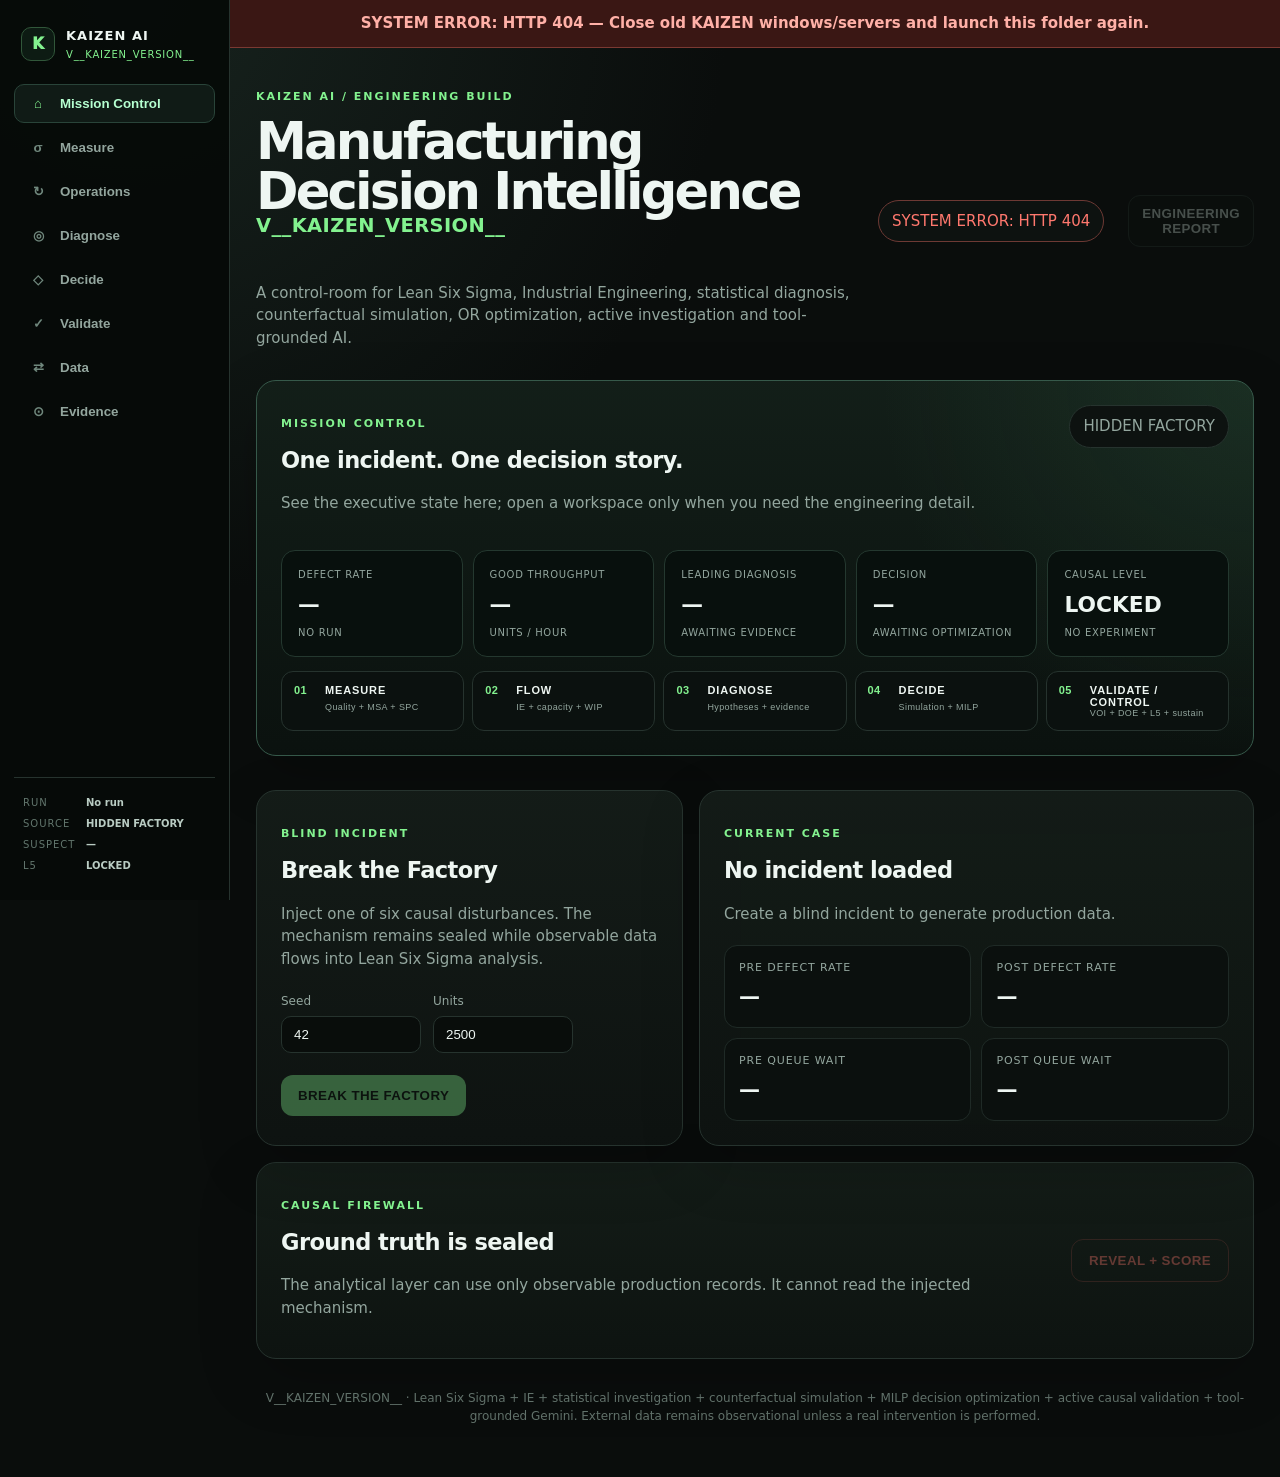
==== commit 4a49e7a3: "Upgrade KAIZEN AI to governed portfolio release" ====
--- a/static/index.html
+++ b/static/index.html
@@ -18,6 +18,7 @@
 <button class="nav-item" data-workspace-target="decide"><span>◇</span>Decide</button>
 <button class="nav-item" data-workspace-target="validate"><span>✓</span>Validate</button>
 <button class="nav-item" data-workspace-target="data"><span>⇄</span>Data</button>
+<button class="nav-item" data-workspace-target="evidence"><span>⊙</span>Evidence</button>
 </nav>
 <div class="side-context"><span>RUN</span><b id="contextRun">No run</b><span>SOURCE</span><b id="contextMode">HIDDEN FACTORY</b><span>SUSPECT</span><b id="contextSuspect">—</b><span>L5</span><b id="contextL5">LOCKED</b></div>
 <button class="mobile-nav-toggle" id="mobileNavToggle">☰</button>
@@ -613,6 +614,16 @@
 </table>
 </div>
 </section>
+<section class="panel workspace-section" data-workspace="evidence" id="publicEvidenceWorkspace">
+<div class="section-head"><div><p class="eyebrow">PUBLIC EVIDENCE / MODEL GOVERNANCE</p><h2>Dataset-backed model comparison</h2><p>Public observations are calibration evidence and challenger benchmarks only. They never masquerade as plant telemetry or causal proof.</p></div><span class="badge" id="publicEvidenceState">Loading…</span></div>
+<div class="metric-grid quality-metrics">
+<div><span>Dataset</span><strong id="publicEvidenceDataset">—</strong></div>
+<div><span>Dataset state</span><strong id="publicEvidenceDatasetState">—</strong></div>
+<div><span>Selected model</span><strong id="publicEvidenceChampion">—</strong></div>
+<div><span>Holdout AUC</span><strong id="publicEvidenceAuc">—</strong></div>
+</div>
+<div class="grid two sectiongap"><article class="panel"><h3>Champion vs challengers</h3><div class="table-wrap small-table"><table><thead><tr><th>Model</th><th>Holdout rows</th><th>AUC</th><th>Balanced accuracy</th><th>Brier</th></tr></thead><tbody id="publicEvidenceModels"><tr><td class="empty" colspan="5">Loading public evidence…</td></tr></tbody></table></div></article><article class="panel"><h3>Decision boundary</h3><div class="causal-warning" id="publicEvidenceBoundary">Evidence boundary loading…</div><div class="mini-note" id="publicEvidenceSelection"></div></article></div>
+</section>
 <footer>V__KAIZEN_VERSION__ · Lean Six Sigma + IE + statistical investigation + counterfactual simulation + MILP decision optimization + active causal validation + tool-grounded Gemini. External data remains observational unless a real intervention is performed.</footer>
 </main></div></div>
 <script src="/static/app.js?build=__KAIZEN_BUILD_ID__"></script>
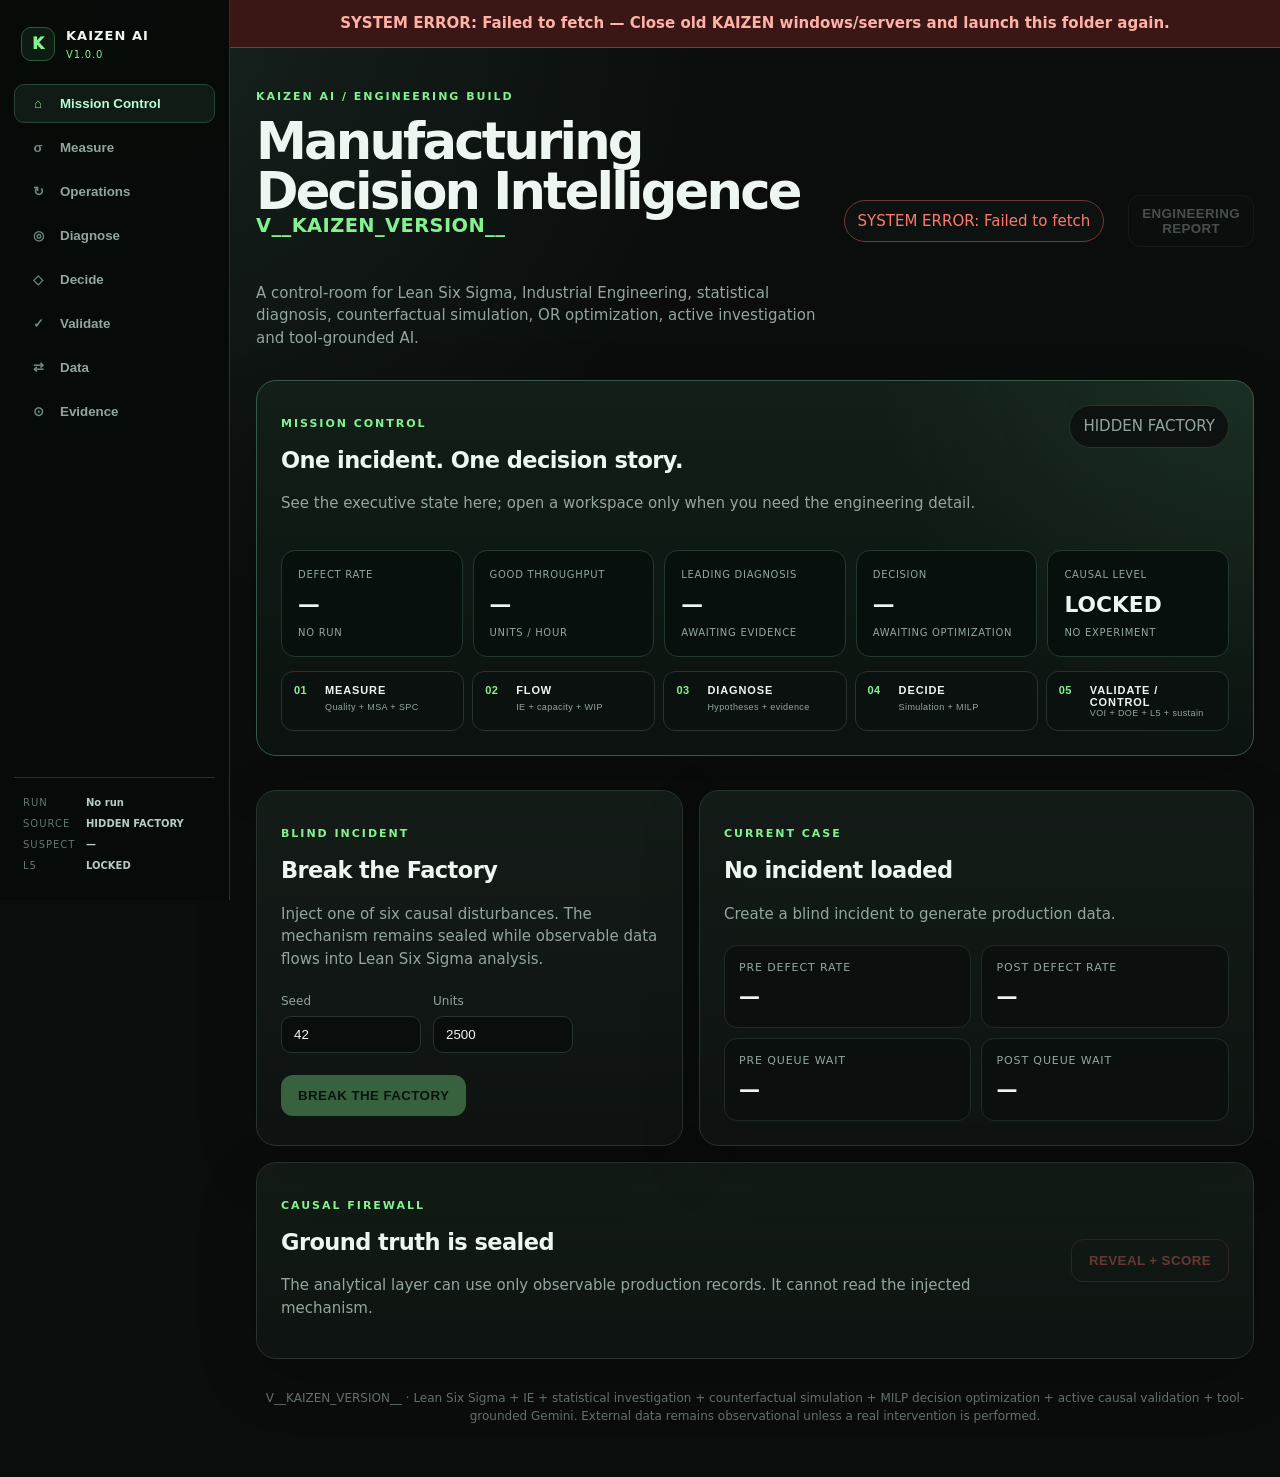
==== commit d2169925: "Productize Kaizen for Vercel and Render" ====
--- a/static/index.html
+++ b/static/index.html
@@ -4,12 +4,13 @@
 <head>
 <meta charset="utf-8"/>
 <meta content="width=device-width,initial-scale=1" name="viewport"/>
-<title>KAIZEN AI — Manufacturing Decision Intelligence V__KAIZEN_VERSION__</title>
-<link href="/static/styles.css?build=__KAIZEN_BUILD_ID__" rel="stylesheet"/>
-<script>window.KAIZEN_EXPECTED_VERSION="__KAIZEN_VERSION__";window.KAIZEN_EXPECTED_BUILD="__KAIZEN_BUILD_ID__";</script>
+<title>KAIZEN AI — Manufacturing Decision Intelligence V1.0.0</title>
+<link href="/static/styles.css?build=20260815-v100-public1" rel="stylesheet"/>
+<script src="/static/config.js"></script>
+<script>window.KAIZEN_EXPECTED_VERSION="1.0.0";window.KAIZEN_EXPECTED_BUILD="20260815-v100-public1";</script>
 </head>
 <body><div class="app-layout"><aside class="side-nav" id="sideNav">
-<div class="side-brand"><span class="brand-mark">K</span><div><b>KAIZEN AI</b><small>V__KAIZEN_VERSION__</small></div></div>
+<div class="side-brand"><span class="brand-mark">K</span><div><b>KAIZEN AI</b><small>V1.0.0</small></div></div>
 <nav>
 <button class="nav-item active" data-workspace-target="mission"><span>⌂</span>Mission Control</button>
 <button class="nav-item" data-workspace-target="measure"><span>σ</span>Measure</button>
@@ -626,6 +627,6 @@
 </section>
 <footer>V__KAIZEN_VERSION__ · Lean Six Sigma + IE + statistical investigation + counterfactual simulation + MILP decision optimization + active causal validation + tool-grounded Gemini. External data remains observational unless a real intervention is performed.</footer>
 </main></div></div>
-<script src="/static/app.js?build=__KAIZEN_BUILD_ID__"></script>
+<script src="/static/app.js?build=20260815-v100-public1"></script>
 </body>
 </html>
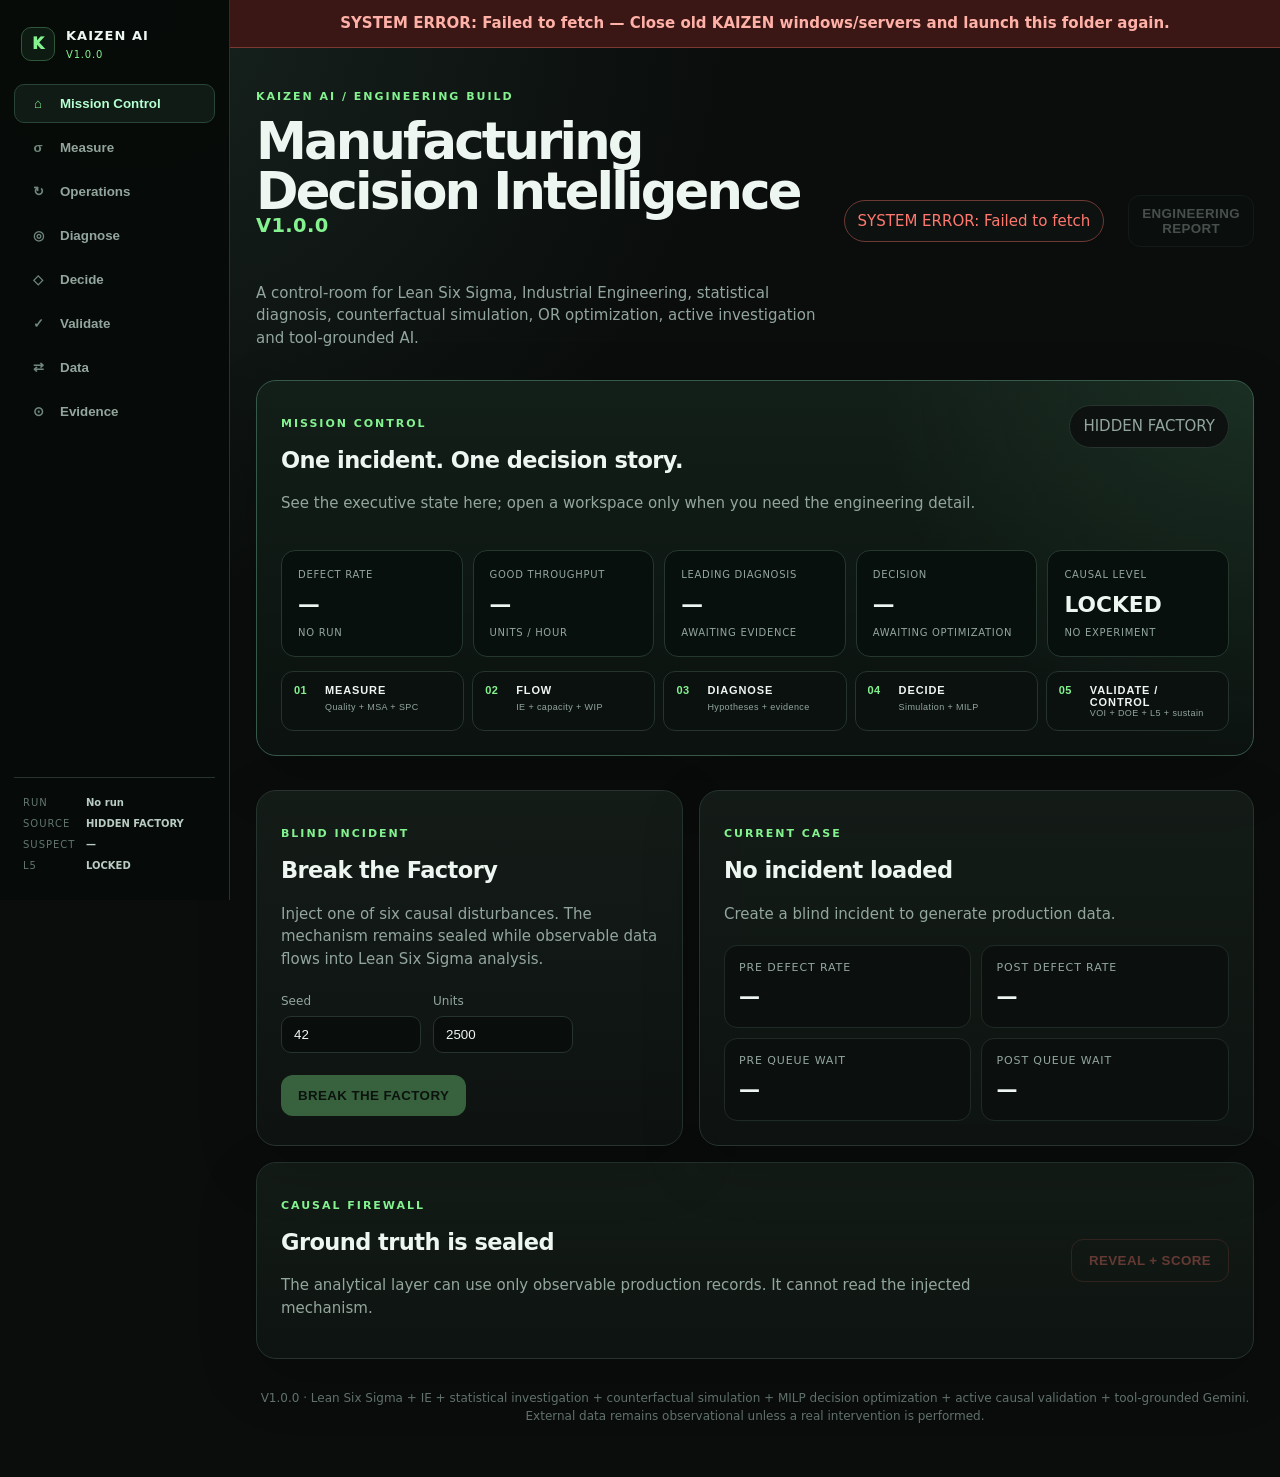
==== commit 315948eb: "Fix Vercel static asset 404s: stop it running the FastAPI backend Vercel's zero-config Python runtim" ====
--- a/static/index.html
+++ b/static/index.html
@@ -27,7 +27,7 @@
 <header>
 <div>
 <p class="eyebrow">KAIZEN AI / ENGINEERING BUILD</p>
-<h1>Manufacturing Decision Intelligence <span>V__KAIZEN_VERSION__</span></h1>
+<h1>Manufacturing Decision Intelligence <span>V1.0.0</span></h1>
 <p class="lede">A control-room for Lean Six Sigma, Industrial Engineering, statistical diagnosis, counterfactual simulation, OR optimization, active investigation and tool-grounded AI.</p>
 </div>
 <div class="status" id="health">Checking system…</div>
@@ -625,7 +625,7 @@
 </div>
 <div class="grid two sectiongap"><article class="panel"><h3>Champion vs challengers</h3><div class="table-wrap small-table"><table><thead><tr><th>Model</th><th>Holdout rows</th><th>AUC</th><th>Balanced accuracy</th><th>Brier</th></tr></thead><tbody id="publicEvidenceModels"><tr><td class="empty" colspan="5">Loading public evidence…</td></tr></tbody></table></div></article><article class="panel"><h3>Decision boundary</h3><div class="causal-warning" id="publicEvidenceBoundary">Evidence boundary loading…</div><div class="mini-note" id="publicEvidenceSelection"></div></article></div>
 </section>
-<footer>V__KAIZEN_VERSION__ · Lean Six Sigma + IE + statistical investigation + counterfactual simulation + MILP decision optimization + active causal validation + tool-grounded Gemini. External data remains observational unless a real intervention is performed.</footer>
+<footer>V1.0.0 · Lean Six Sigma + IE + statistical investigation + counterfactual simulation + MILP decision optimization + active causal validation + tool-grounded Gemini. External data remains observational unless a real intervention is performed.</footer>
 </main></div></div>
 <script src="/static/app.js?build=20260815-v100-public1"></script>
 </body>
